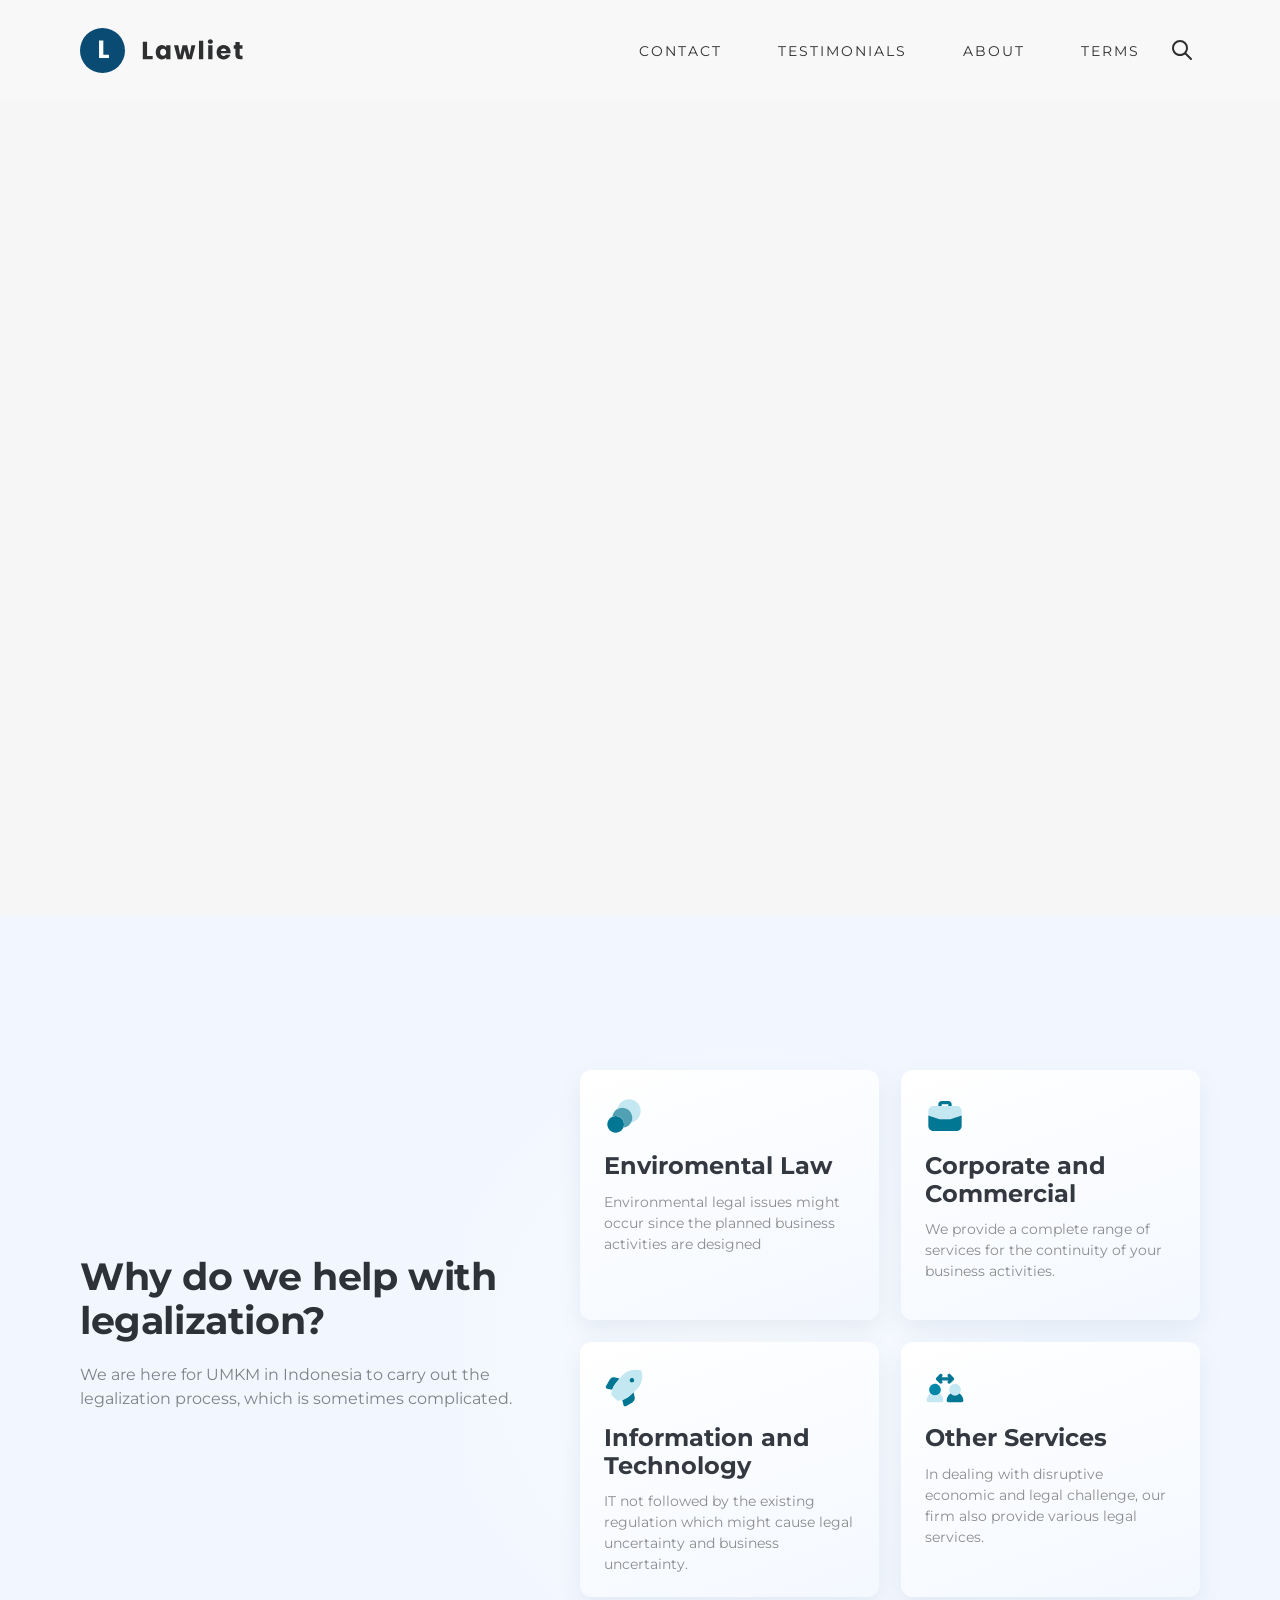
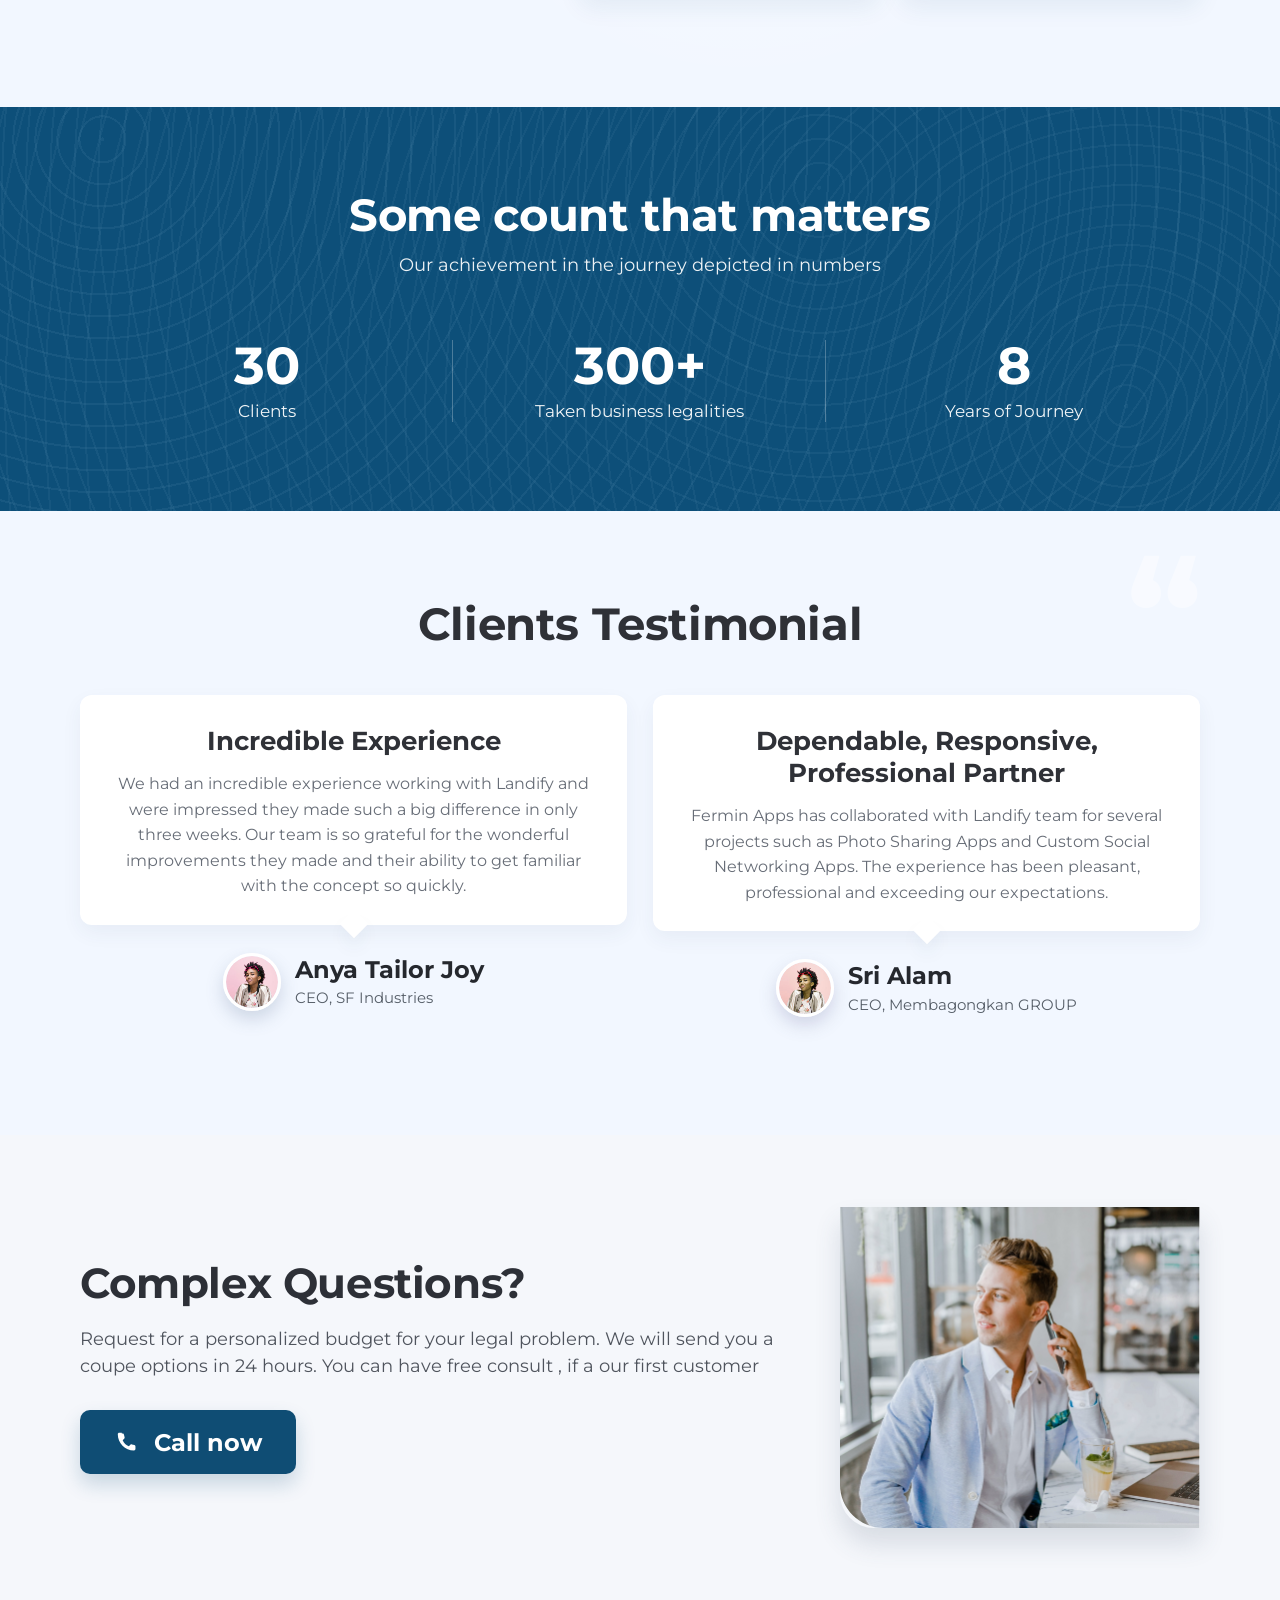
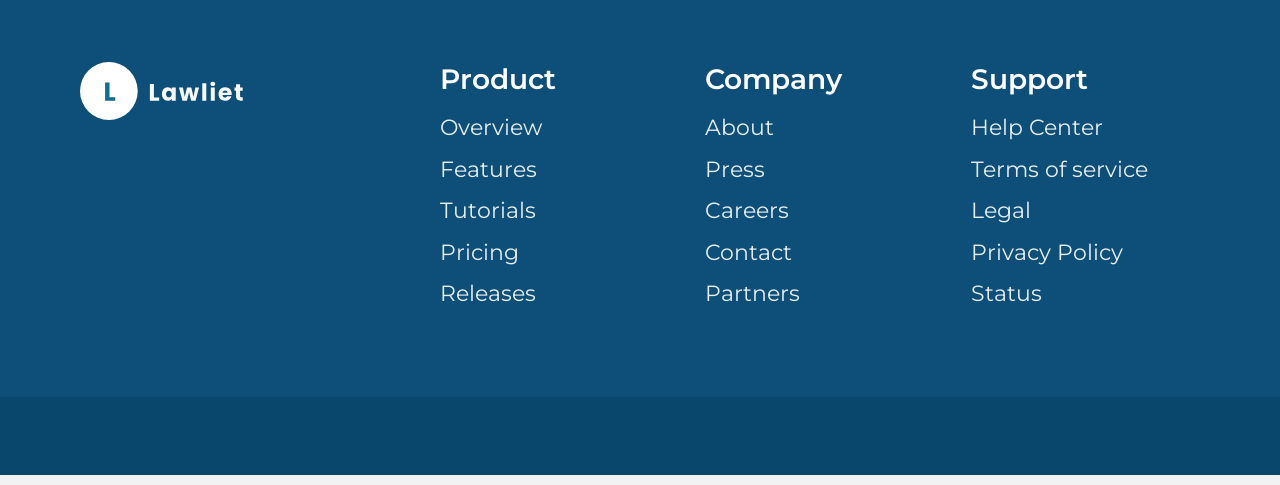
==== index.html @ bd45cd5a "Add root index.html for GitHub Pages branch deploy" ====
﻿<!DOCTYPE html>
<html lang="ru">
<head>
  <meta charset="UTF-8" />
  <meta name="viewport" content="width=device-width, initial-scale=1.0" />
  <meta name="theme-color" content="#00AEEF" />
  <link rel="preconnect" href="https://fonts.googleapis.com" />
  <link rel="preconnect" href="https://fonts.gstatic.com" crossorigin />
  <link href="https://fonts.googleapis.com/css2?family=Montserrat:wght@400;500;600;700;800&display=swap" rel="stylesheet" />
  <title>Navbar</title>
  <link rel="icon" type="image/svg+xml" href="./images/favicon.svg" />
  <link rel="stylesheet" href="./css/main.css" />
</head>
<body>
  <header class="site-header">
    <nav class="navbar" aria-label="Главное меню">
      <a class="navbar__logo" href="#">
        <img src="./images/Logo.svg" alt="Lawliet" />
      </a>

      <ul class="navbar__links">
        <li><a href="#">CONTACT</a></li>
        <li><a href="#">TESTIMONIALS</a></li>
        <li><a href="#">ABOUT</a></li>
        <li><a href="#">TERMS</a></li>
      </ul>

      <div class="navbar__search-wrap" data-search-wrap>
        <button class="navbar__search-toggle" type="button" aria-label="Открыть поиск" aria-expanded="false" data-search-toggle>
          <img src="./images/SearchOutline.svg" alt="" />
        </button>
        <input class="navbar__search-input" type="text" placeholder="Search" aria-label="Поиск" data-search-input />
      </div>

      <button class="navbar__burger" type="button" aria-label="Открыть меню" aria-expanded="false">
        <span></span>
        <span></span>
        <span></span>
      </button>
    </nav>

    <div class="mobile-menu" id="mobileMenu">
      <a href="#">CONTACT</a>
      <a href="#">TESTIMONIALS</a>
      <a href="#">ABOUT</a>
      <a href="#">TERMS</a>

      <div class="mobile-menu__search-wrap" data-search-wrap>
        <button class="mobile-menu__search-toggle" type="button" aria-label="Открыть поиск" aria-expanded="false" data-search-toggle>
          <img src="./images/SearchOutline.svg" alt="" />
        </button>
        <input class="mobile-menu__search-input" type="text" placeholder="Search" aria-label="Поиск" data-search-input />
      </div>
    </div>
  </header>

  <main>
    <section class="hero">
      <div class="hero__container">
        <div class="hero__content">
          <div class="hero__tab" role="tablist" aria-label="Новость о вакансиях">
            <span class="hero__tab-indicator" aria-hidden="true"></span>
            <button class="hero__tab-option hero__tab-label is-selected" type="button" role="tab" aria-selected="true">
              New
            </button>
            <button class="hero__tab-option hero__tab-text" type="button" role="tab" aria-selected="false">
              Stay connected to the upcoming &amp; Recent jobs
            </button>
          </div>

          <h1 class="hero__title">
            <span>Your Solution</span>
            <span>Legal Consultacy</span>
          </h1>
          <p class="hero__text">
            We are here to help you take care of your legality
            with the best service especially for you.
          </p>
          <a class="hero__button" href="#">GET STARTED</a>

          <div class="hero__partners">
            <p class="hero__partners-title">Trusted by 10+ companies in indonesia</p>
            <div class="hero__partners-grid">
              <img class="hero__partner-logo hero__partner-logo--airbnb" src="./images/Airbnb Logo.svg" alt="Airbnb" />
              <img class="hero__partner-logo hero__partner-logo--hubspot" src="./images/Hubspot Logo.svg" alt="HubSpot" />
              <img class="hero__partner-logo hero__partner-logo--microsoft" src="./images/Microsoft Logo.svg" alt="Microsoft" />
              <img class="hero__partner-logo hero__partner-logo--google" src="./images/Google Logo.svg" alt="Google" />
            </div>
          </div>
        </div>

        <div class="hero__visual">
          <img src="./images/womenHero.svg" alt="Legal consultant" />
        </div>
      </div>
    </section>

    <section class="legal-help sectionWhy">
      <div class="legal-help__container">
        <div class="legal-help__intro">
          <h2 class="legal-help__title">Why do we help with legalization?</h2>
          <p class="legal-help__text">
            We are here for UMKM in Indonesia to carry out the legalization process,
            which is sometimes complicated.
          </p>
        </div>

        <div class="legal-help__panel">
          <div class="legal-help__person">
            <h3>Tiara Andini</h3>
            <p>-Lawyer</p>
          </div>

          <div class="legal-help__cards">
            <article class="legal-help__card">
              <img class="legal-help__icon" src="./images/Circle%20Layer.svg" alt="" />
              <h3>Enviromental Law</h3>
              <p>Environmental legal issues might occur since the planned business activities are designed</p>
            </article>

            <article class="legal-help__card">
              <img class="legal-help__icon" src="./images/Bag.svg" alt="" />
              <h3>Corporate and Commercial</h3>
              <p>We provide a complete range of services for the continuity of your business activities.</p>
            </article>

            <article class="legal-help__card">
              <img class="legal-help__icon" src="./images/Rocket.svg" alt="" />
              <h3>Information and Technology</h3>
              <p>IT not followed by the existing regulation which might cause legal uncertainty and business uncertainty.</p>
            </article>

            <article class="legal-help__card">
              <img class="legal-help__icon" src="./images/User%20Arrows.svg" alt="" />
              <h3>Other Services</h3>
              <p>In dealing with disruptive economic and legal challenge, our firm also provide various legal services.</p>
            </article>
          </div>
        </div>
      </div>
    </section>

    <section class="stats">
      <div class="stats__container">
        <h2 class="stats__title">Some count that matters</h2>
        <p class="stats__subtitle">Our achievement in the journey depicted in numbers</p>

        <div class="stats__grid">
          <article class="stats__item">
            <h3>30</h3>
            <p>Clients</p>
          </article>

          <article class="stats__item">
            <h3>300+</h3>
            <p>Taken business legalities</p>
          </article>

          <article class="stats__item">
            <h3>8</h3>
            <p>Years of Journey</p>
          </article>
        </div>
      </div>
    </section>

    <section class="testimonials">
      <div class="testimonials__container">
        <h2 class="testimonials__title">Clients Testimonial</h2>

        <div class="testimonials__grid">
          <article class="testimonial-card">
            <div class="testimonial-card__bubble">
              <h3>Incredible Experience</h3>
              <p>
                We had an incredible experience working with Landify and were impressed they made such a big
                difference in only three weeks. Our team is so grateful for the wonderful improvements they made and
                their ability to get familiar with the concept so quickly.
              </p>
            </div>

            <div class="testimonial-card__author">
              <img class="testimonial-card__avatar testimonial-card__avatar--first" src="./images/clientsPhoto.svg" alt="Anya Tailor Joy" />
              <div>
                <h4>Anya Tailor Joy</h4>
                <p>CEO, SF Industries</p>
              </div>
            </div>
          </article>

          <article class="testimonial-card">
            <div class="testimonial-card__bubble">
              <h3>Dependable, Responsive, Professional Partner</h3>
              <p>
                Fermin Apps has collaborated with Landify team for several projects such as Photo Sharing Apps and
                Custom Social Networking Apps. The experience has been pleasant, professional and exceeding our
                expectations.
              </p>
            </div>

            <div class="testimonial-card__author">
              <img class="testimonial-card__avatar testimonial-card__avatar--second" src="./images/clientsPhoto.svg" alt="Sri Alam" />
              <div>
                <h4>Sri Alam</h4>
                <p>CEO, Membagongkan GROUP</p>
              </div>
            </div>
          </article>
        </div>

        <div class="testimonials__dots" aria-hidden="true">
          <span class="is-active"></span>
          <span></span>
          <span></span>
        </div>
      </div>
    </section>

    <section class="cta">
      <div class="cta__container">
        <div class="cta__content">
          <h2 class="cta__title">Complex Questions?</h2>
          <p class="cta__text">
            Request for a personalized budget for your legal problem. We will send you a coupe options in 24 hours.
            You can have free consult , if a our first customer
          </p>
          <a class="cta__button" href="#">
            <span class="cta__button-icon" aria-hidden="true">
              <svg viewBox="0 0 24 24" fill="none" xmlns="http://www.w3.org/2000/svg">
                <path d="M7.2 3.5H4.8C4.1 3.5 3.5 4.1 3.5 4.8C3.5 13.1 10.2 19.8 18.5 19.8C19.2 19.8 19.8 19.2 19.8 18.5V16.1C19.8 15.5 19.4 14.9 18.8 14.8L16.5 14.2C16 14.1 15.5 14.2 15.1 14.6L13.7 16C11.2 14.9 9.1 12.8 8 10.3L9.4 8.9C9.8 8.5 9.9 8 9.8 7.5L9.2 5.2C9.1 4.6 8.6 4.2 8 4.2H7.2V3.5Z" fill="currentColor"/>
              </svg>
            </span>
            <span>Call now</span>
          </a>
        </div>

        <div class="cta__image-wrap">
          <img class="cta__image" src="./images/IMagePrefooter.svg" alt="Call to action" />
        </div>
      </div>
    </section>
  </main>

  <footer class="footer">
    <div class="footer__top">
      <div class="footer__container">
        <a class="footer__logo" href="#">
          <img src="./images/Logofooter.svg" alt="Lawliet" />
        </a>

        <div class="footer__columns">
          <div class="footer__column">
            <h4>Product</h4>
            <a href="#">Overview</a>
            <a href="#">Features</a>
            <a href="#">Tutorials</a>
            <a href="#">Pricing</a>
            <a href="#">Releases</a>
          </div>

          <div class="footer__column">
            <h4>Company</h4>
            <a href="#">About</a>
            <a href="#">Press</a>
            <a href="#">Careers</a>
            <a href="#">Contact</a>
            <a href="#">Partners</a>
          </div>

          <div class="footer__column">
            <h4>Support</h4>
            <a href="#">Help Center</a>
            <a href="#">Terms of service</a>
            <a href="#">Legal</a>
            <a href="#">Privacy Policy</a>
            <a href="#">Status</a>
          </div>
        </div>
      </div>
    </div>

    <div class="footer__bottom">
      <div class="footer__container footer__bottom-inner">
        <p>© 2021 Lawliet. All rights reserved</p>

        <div class="footer__social">
          <a href="#" aria-label="Instagram"><img src="./images/Path.svg" alt="" /></a>
          <a href="#" aria-label="Dribbble"><img src="./images/Path-1.svg" alt="" /></a>
          <a href="#" aria-label="Twitter"><img src="./images/Path-2.svg" alt="" /></a>
          <a href="#" aria-label="YouTube"><img src="./images/Path-3.svg" alt="" /></a>
        </div>
      </div>
    </div>
  </footer>

  <script>
    const burger = document.querySelector(".navbar__burger");
    const mobileMenu = document.getElementById("mobileMenu");
    const heroTabs = document.querySelectorAll(".hero__tab");

    burger.addEventListener("click", () => {
      const isOpen = mobileMenu.classList.toggle("is-open");
      burger.classList.toggle("is-open", isOpen);
      burger.setAttribute("aria-expanded", isOpen);
      burger.setAttribute("aria-label", isOpen ? "Закрыть меню" : "Открыть меню");
    });

    function closeSearch(wrap, toggle, input) {
      wrap.classList.remove("is-open");
      toggle.setAttribute("aria-expanded", "false");
      toggle.setAttribute("aria-label", "Открыть поиск");
      input.blur();
    }

    document.querySelectorAll("[data-search-wrap]").forEach((wrap) => {
      const toggle = wrap.querySelector("[data-search-toggle]");
      const input = wrap.querySelector("[data-search-input]");

      toggle.addEventListener("click", () => {
        const isOpen = wrap.classList.toggle("is-open");
        toggle.setAttribute("aria-expanded", isOpen);
        toggle.setAttribute("aria-label", isOpen ? "Закрыть поиск" : "Открыть поиск");
        if (isOpen) {
          input.focus();
        }
      });

      input.addEventListener("keydown", (event) => {
        if (event.key === "Escape") {
          closeSearch(wrap, toggle, input);
        }
      });

      document.addEventListener("click", (event) => {
        if (!wrap.contains(event.target)) {
          closeSearch(wrap, toggle, input);
        }
      });
    });

    function updateHeroTabIndicator(tab, activeOption) {
      const indicator = tab.querySelector(".hero__tab-indicator");
      if (!indicator || !activeOption) return;
      const tabRect = tab.getBoundingClientRect();
      const optionRect = activeOption.getBoundingClientRect();
      const x = optionRect.left - tabRect.left;
      indicator.style.width = `${optionRect.width}px`;
      indicator.style.transform = `translateX(${x}px)`;
    }

    heroTabs.forEach((tab) => {
      const options = tab.querySelectorAll(".hero__tab-option");
      const initiallySelected = tab.querySelector(".hero__tab-option.is-selected") || options[0];

      if (initiallySelected) {
        updateHeroTabIndicator(tab, initiallySelected);
      }

      options.forEach((option) => {
        option.addEventListener("click", () => {
          options.forEach((item) => {
            item.classList.remove("is-selected");
            item.setAttribute("aria-selected", "false");
          });

          option.classList.add("is-selected");
          option.setAttribute("aria-selected", "true");
          updateHeroTabIndicator(tab, option);
        });
      });
    });

    window.addEventListener("resize", () => {
      heroTabs.forEach((tab) => {
        const activeOption = tab.querySelector(".hero__tab-option.is-selected");
        updateHeroTabIndicator(tab, activeOption);
      });
    });

    window.addEventListener("load", () => {
      heroTabs.forEach((tab) => {
        const activeOption = tab.querySelector(".hero__tab-option.is-selected");
        updateHeroTabIndicator(tab, activeOption);
      });
    });

    const revealTargets = document.querySelectorAll(
      ".hero__content, .hero__visual, .legal-help__intro, .legal-help__person, .legal-help__card, .stats__title, .stats__subtitle, .stats__item, .testimonials__title, .testimonial-card, .testimonials__dots, .cta__title, .cta__text, .cta__button, .cta__image-wrap, .footer__logo, .footer__column, .footer__bottom-inner"
    );

    revealTargets.forEach((el, index) => {
      el.setAttribute("data-reveal", "");
      el.style.setProperty("--reveal-delay", `${(index % 6) * 55}ms`);
    });

    if ("IntersectionObserver" in window) {
      const revealObserver = new IntersectionObserver(
        (entries) => {
          entries.forEach((entry) => {
            entry.target.classList.toggle("is-visible", entry.isIntersecting);
          });
        },
        {
          threshold: 0.18,
          rootMargin: "0px 0px -8% 0px"
        }
      );

      revealTargets.forEach((el) => revealObserver.observe(el));
    } else {
      revealTargets.forEach((el) => el.classList.add("is-visible"));
    }
  </script>
</body>
</html>
---- css/main.css ----
@charset "UTF-8";
* {
  box-sizing: border-box;
  margin: 0;
  padding: 0;
  font-family: "Montserrat", "Arial", sans-serif;
}

body {
  font-family: "Montserrat", "Arial", sans-serif;
  background: #f2f2f2;
  color: #1f1f1f;
  overflow-x: hidden;
}

[data-reveal] {
  opacity: 0;
  transform: translateY(28px) scale(0.985);
  transition: opacity 0.55s ease, transform 0.55s ease;
  transition-delay: var(--reveal-delay, 0ms);
  will-change: opacity, transform;
}

[data-reveal].is-visible {
  opacity: 1;
  transform: translateY(0) scale(1);
}

@media (prefers-reduced-motion: reduce) {
  [data-reveal] {
    opacity: 1;
    transform: none;
    transition: none;
  }
}
.site-header {
  background: #f8f8f8;
  position: relative;
  z-index: 50;
}

.navbar {
  max-width: 1200px;
  min-height: 100px;
  margin: 0 auto;
  padding: 0 40px;
  display: flex;
  align-items: center;
  justify-content: space-between;
  gap: 24px;
}
.navbar__logo {
  display: inline-flex;
  align-items: center;
}
.navbar__logo img {
  display: block;
  width: 180px;
  height: auto;
}
.navbar__links {
  list-style: none;
  display: flex;
  align-items: center;
  justify-content: center;
  gap: 56px;
  margin-left: auto;
}
.navbar__links a {
  text-decoration: none;
  font-size: 14px;
  letter-spacing: 2px;
  color: #2f2f2f;
  transition: opacity 0.2s ease;
}
.navbar__links a:hover {
  opacity: 0.7;
}
.navbar__search-wrap {
  display: inline-flex;
  align-items: center;
  gap: 0;
}
.navbar__search-toggle {
  border: 0;
  background: transparent;
  cursor: pointer;
  display: inline-flex;
  align-items: center;
  justify-content: center;
  width: 36px;
  height: 36px;
  padding: 6px;
}
.navbar__search-toggle img {
  width: 24px;
  height: 24px;
  display: block;
}
.navbar__search-input {
  width: 0;
  opacity: 0;
  pointer-events: none;
  border: 0;
  border-bottom: 1px solid #232323;
  background: transparent;
  height: 32px;
  margin-left: 0;
  transition: width 0.2s ease, opacity 0.2s ease, margin-left 0.2s ease;
}
.navbar__search-input:focus {
  outline: none;
}
.navbar__search-wrap.is-open .navbar__search-input {
  width: 170px;
  opacity: 1;
  pointer-events: auto;
  margin-left: 8px;
  padding: 0 4px;
}
.navbar__burger {
  display: none;
  width: 38px;
  height: 30px;
  border: 0;
  background: transparent;
  cursor: pointer;
  padding: 0;
  align-items: center;
  justify-content: center;
  flex-direction: column;
  gap: 5px;
}
.navbar__burger span {
  display: block;
  width: 100%;
  height: 3px;
  border-radius: 2px;
  background: #222;
  transition: transform 0.25s ease, opacity 0.25s ease;
}
.navbar__burger.is-open span:nth-child(1) {
  transform: translateY(8px) rotate(45deg);
}
.navbar__burger.is-open span:nth-child(2) {
  opacity: 0;
}
.navbar__burger.is-open span:nth-child(3) {
  transform: translateY(-8px) rotate(-45deg);
}

.mobile-menu {
  display: none;
}

.hero {
  background: #f6f6f6;
  position: relative;
  z-index: 1;
  overflow: hidden;
}
.hero__container {
  max-width: 1200px;
  margin: 0 auto;
  padding: 56px 40px 0;
  display: flex;
  align-items: start;
  justify-content: space-between;
  gap: 20px;
}
.hero__content {
  max-width: 560px;
  padding: 40px 0 30px;
  position: relative;
  z-index: 2;
}
.hero__tab {
  position: relative;
  display: inline-grid;
  grid-template-columns: auto minmax(0, 1fr);
  align-items: center;
  column-gap: 8px;
  min-height: 52px;
  padding: 6px 18px 6px 8px;
  border-radius: 999px;
  background: #e7f1f8;
  color: #20517a;
  margin-bottom: 22px;
  border: 0;
  overflow: hidden;
}
.hero__tab-indicator {
  position: absolute;
  top: 6px;
  left: 8px;
  height: calc(100% - 12px);
  border-radius: 999px;
  background: #0f4d74;
  transition: transform 0.28s ease, width 0.28s ease;
  z-index: 0;
}
.hero__tab-option {
  position: relative;
  z-index: 1;
  border: 0;
  background: transparent;
  color: #20517a;
  cursor: pointer;
  transition: color 0.2s ease;
  font-family: inherit;
  display: inline-flex;
  align-items: center;
  justify-content: center;
  min-height: 40px;
  padding: 0 16px;
  border-radius: 999px;
}
.hero__tab-option:focus-visible {
  outline: 2px solid #0f4d74;
  outline-offset: 2px;
}
.hero__tab-option.is-selected {
  color: #fff;
}
.hero__tab-label {
  min-width: 86px;
  padding: 0 18px;
  font-size: 27px;
  font-size: clamp(13px, 1.1vw, 27px);
  line-height: 1;
  white-space: nowrap;
}
.hero__tab-text {
  font-size: 18px;
  font-size: clamp(12px, 0.9vw, 18px);
  line-height: 1.2;
  white-space: nowrap;
  text-align: left;
  justify-content: flex-start;
}
.hero__title {
  font-family: "Montserrat", "Arial", sans-serif;
  font-size: 74px;
  line-height: 1.05;
  color: #0f4d74;
  margin-bottom: 26px;
  letter-spacing: -1.8px;
}
.hero__title span {
  display: block;
  white-space: nowrap;
}
.hero__text {
  max-width: 520px;
  font-size: 30px;
  font-size: clamp(17px, 1.45vw, 30px);
  line-height: 1.5;
  color: #5a5a5a;
  margin-bottom: 36px;
}
.hero__button {
  display: inline-flex;
  align-items: center;
  justify-content: center;
  text-decoration: none;
  min-height: 64px;
  padding: 0 30px;
  border-radius: 12px;
  background: #0f4d74;
  color: #fff;
  font-weight: 700;
  font-size: 20px;
  font-size: clamp(14px, 0.95vw, 20px);
  letter-spacing: 1px;
  transition: opacity 0.2s ease;
  margin-bottom: 44px;
}
.hero__button:hover {
  opacity: 0.85;
}
.hero__partners-title {
  font-size: 33px;
  font-size: clamp(18px, 1.8vw, 33px);
  color: #8c8c8c;
  margin-bottom: 28px;
}
.hero__partners-grid {
  display: grid;
  grid-template-columns: repeat(2, minmax(150px, 1fr));
  gap: 24px 30px;
  max-width: 490px;
}
.hero__partners-grid .hero__partner-logo {
  --glow-rgb: 118, 177, 233;
  height: 46px;
  width: auto;
  object-fit: contain;
  justify-self: start;
  transition: transform 0.22s ease, filter 0.22s ease;
  will-change: transform, filter;
}
.hero__partners-grid .hero__partner-logo:hover {
  transform: translateY(-3px) scale(1.06);
  filter: drop-shadow(0 0 14px rgba(var(--glow-rgb), 0.72)) drop-shadow(0 0 24px rgba(var(--glow-rgb), 0.46));
}
.hero__partners-grid .hero__partner-logo--airbnb {
  --glow-rgb: 255, 90, 95;
}
.hero__partners-grid .hero__partner-logo--hubspot {
  --glow-rgb: 255, 122, 48;
}
.hero__partners-grid .hero__partner-logo--microsoft {
  --glow-rgb: 0, 120, 215;
}
.hero__partners-grid .hero__partner-logo--google {
  --glow-rgb: 66, 133, 244;
}
.hero__visual {
  flex: 0 0 520px;
  min-height: 620px;
  position: relative;
  display: flex;
  align-items: flex-end;
  justify-content: center;
  align-self: flex-end;
  overflow: visible;
}
.hero__visual::before {
  content: "";
  position: absolute;
  width: 640px;
  height: 640px;
  border-radius: 50%;
  background: #d6dce7;
  top: -40px;
  right: -160px;
  z-index: 0;
}
.hero__visual::after {
  content: "";
  position: absolute;
  width: 640px;
  height: 640px;
  border-radius: 50%;
  background: rgba(15, 92, 173, 0.35);
  top: 60px;
  right: -250px;
  z-index: 0;
}
.hero__visual img {
  position: relative;
  z-index: 1;
  width: min(520px, 40vw);
  max-height: 760px;
  height: auto;
  display: block;
  margin-top: auto;
  margin-bottom: 0;
}

.legal-help {
  background: #F2F7FF;
  padding: 120px 0 110px;
  position: relative;
  overflow: visible;
  font-family: "Montserrat", "Arial", sans-serif;
}
.legal-help::before {
  content: "";
  position: absolute;
  width: 560px;
  height: 760px;
  background: radial-gradient(circle, rgba(255, 255, 255, 0.45) 0%, rgba(255, 255, 255, 0) 72%);
  right: 20%;
  top: 60px;
  pointer-events: none;
}
.legal-help__container {
  max-width: 1200px;
  margin: 0 auto;
  padding: 0 40px;
  display: grid;
  grid-template-columns: minmax(300px, 460px) minmax(340px, 1fr);
  gap: 40px;
  align-items: center;
  position: relative;
  z-index: 1;
}
.legal-help__intro {
  max-width: 460px;
  padding-top: 34px;
}
.legal-help__title {
  font-size: clamp(34px, 3vw, 56px);
  line-height: 1.15;
  font-weight: 700;
  color: #2e3238;
  margin-bottom: 20px;
  letter-spacing: -0.4px;
}
.legal-help__text {
  font-size: clamp(16px, 1.1vw, 24px);
  line-height: 1.5;
  color: #7d8288;
  max-width: 440px;
}
.legal-help__panel {
  position: relative;
  padding-top: 34px;
}
.legal-help__person {
  position: absolute;
  top: -156px;
  right: 0;
  width: min(100%, 440px);
  min-height: 112px;
  border-radius: 14px;
  background: linear-gradient(145deg, #ffffff 0%, #f6f9ff 100%);
  display: flex;
  flex-direction: column;
  align-items: center;
  justify-content: center;
  box-shadow: 0 18px 36px rgba(23, 63, 96, 0.2);
  text-align: center;
  transition: transform 0.25s ease, box-shadow 0.25s ease, background 0.25s ease;
}
.legal-help__person:hover {
  transform: translateY(-6px);
  box-shadow: 0 24px 44px rgba(23, 63, 96, 0.24);
  background: linear-gradient(145deg, #ffffff 0%, #eef5ff 100%);
}
.legal-help__person h3 {
  font-size: clamp(20px, 1.25vw, 30px);
  font-weight: 700;
  color: #33485d;
  margin-bottom: 6px;
}
.legal-help__person p {
  font-size: clamp(13px, 0.8vw, 18px);
  color: #8a8a8a;
}
.legal-help__cards {
  display: grid;
  grid-template-columns: repeat(2, minmax(220px, 1fr));
  gap: 22px;
}
.legal-help__card {
  background: linear-gradient(160deg, #ffffff 0%, #f4f8ff 100%);
  border-radius: 12px;
  padding: 26px 24px 22px;
  min-height: 250px;
  box-shadow: 0 10px 24px rgba(31, 72, 112, 0.08);
  transition: transform 0.22s ease, box-shadow 0.22s ease, background 0.22s ease;
}
.legal-help__card:hover {
  transform: translateY(-6px);
  box-shadow: 0 18px 34px rgba(31, 72, 112, 0.16);
  background: linear-gradient(160deg, #ffffff 0%, #eaf3ff 100%);
}
.legal-help__card h3 {
  font-size: clamp(24px, 1.3vw, 34px);
  font-weight: 700;
  line-height: 1.15;
  color: #343840;
  margin-bottom: 12px;
  transition: color 0.22s ease;
}
.legal-help__card p {
  font-size: clamp(14px, 0.85vw, 19px);
  line-height: 1.5;
  color: #8d8d8d;
  transition: color 0.22s ease;
}
.legal-help__card:hover h3 {
  color: #22354b;
}
.legal-help__card:hover p {
  color: #6f7882;
}
.legal-help__card:hover .legal-help__icon {
  transform: translateY(-2px) scale(1.04);
}
.legal-help__icon {
  width: 40px;
  height: 40px;
  margin-bottom: 16px;
  display: block;
  object-fit: contain;
  transition: transform 0.22s ease;
}

.stats {
  background: #0d4f79;
  position: relative;
  overflow: hidden;
  padding: 84px 0 78px;
  color: #fff;
}
.stats::before {
  content: "";
  position: absolute;
  inset: 0;
  background-image: repeating-radial-gradient(circle at 8% 8%, rgba(146, 190, 217, 0.22) 0 2px, transparent 2px 22px), repeating-radial-gradient(circle at 64% 20%, rgba(146, 190, 217, 0.2) 0 2px, transparent 2px 24px), repeating-radial-gradient(circle at 88% 74%, rgba(146, 190, 217, 0.18) 0 2px, transparent 2px 20px);
  opacity: 0.38;
  pointer-events: none;
}
.stats__container {
  max-width: 1200px;
  margin: 0 auto;
  padding: 0 40px;
  position: relative;
  z-index: 1;
  text-align: center;
}
.stats__title {
  font-size: clamp(42px, 3.5vw, 72px);
  font-weight: 700;
  line-height: 1.1;
  margin-bottom: 14px;
  letter-spacing: -0.5px;
}
.stats__subtitle {
  font-size: clamp(18px, 1.3vw, 34px);
  color: rgba(255, 255, 255, 0.92);
  margin-bottom: 54px;
}
.stats__grid {
  display: grid;
  grid-template-columns: repeat(3, minmax(180px, 1fr));
  align-items: center;
}
.stats__item {
  position: relative;
  padding: 10px 18px;
}
.stats__item:not(:last-child)::after {
  content: "";
  position: absolute;
  right: 0;
  top: 10px;
  bottom: 10px;
  width: 1px;
  background: rgba(255, 255, 255, 0.26);
}
.stats__item h3 {
  font-size: clamp(52px, 3.6vw, 88px);
  line-height: 1;
  margin-bottom: 8px;
  font-weight: 700;
}
.stats__item p {
  font-size: clamp(17px, 1.2vw, 32px);
  color: rgba(255, 255, 255, 0.94);
  line-height: 1.3;
}

.testimonials {
  background: #f2f7ff;
  padding: 86px 0 80px;
  position: relative;
  overflow: hidden;
}
.testimonials::before {
  content: "“";
  position: absolute;
  right: 6%;
  top: 28px;
  font-size: clamp(120px, 12vw, 210px);
  line-height: 1;
  color: rgba(255, 255, 255, 0.44);
  font-weight: 700;
  pointer-events: none;
}
.testimonials__container {
  max-width: 1200px;
  margin: 0 auto;
  padding: 0 40px;
  position: relative;
  z-index: 1;
}
.testimonials__title {
  text-align: center;
  font-size: clamp(38px, 3.5vw, 68px);
  font-weight: 700;
  color: #2f3137;
  margin-bottom: 44px;
  letter-spacing: -0.4px;
}
.testimonials__grid {
  display: grid;
  grid-template-columns: repeat(2, minmax(280px, 1fr));
  gap: 26px;
}
.testimonials__dots {
  margin-top: 28px;
  display: flex;
  justify-content: center;
  gap: 12px;
}
.testimonials__dots span {
  width: 10px;
  height: 10px;
  border-radius: 50%;
  background: rgba(213, 220, 231, 0.95);
}
.testimonials__dots .is-active {
  background: #e8e8e3;
  box-shadow: 0 0 0 4px rgba(255, 255, 255, 0.2);
}

.testimonial-card__bubble {
  background: #fff;
  border-radius: 12px;
  padding: 30px 28px 26px;
  text-align: center;
  position: relative;
  box-shadow: 0 8px 20px rgba(48, 73, 106, 0.06);
  transition: transform 0.24s ease, box-shadow 0.24s ease;
}
.testimonial-card__bubble::after {
  content: "";
  position: absolute;
  width: 20px;
  height: 20px;
  background: #fff;
  left: 50%;
  bottom: -9px;
  transform: translateX(-50%) rotate(45deg);
  box-shadow: 8px 8px 18px rgba(48, 73, 106, 0.05);
}
.testimonial-card__bubble h3 {
  font-size: clamp(26px, 1.6vw, 38px);
  font-weight: 700;
  color: #2f3137;
  margin-bottom: 14px;
}
.testimonial-card__bubble p {
  font-size: clamp(16px, 1vw, 22px);
  line-height: 1.6;
  color: #676d77;
}
.testimonial-card__author {
  margin-top: 28px;
  display: flex;
  align-items: center;
  justify-content: center;
  gap: 14px;
}
.testimonial-card__author h4 {
  font-size: clamp(24px, 1.3vw, 34px);
  font-weight: 700;
  color: #25282e;
  line-height: 1.1;
  margin-bottom: 5px;
}
.testimonial-card__author p {
  font-size: clamp(15px, 0.95vw, 22px);
  color: #565e68;
}
.testimonial-card__avatar {
  width: 58px;
  height: 58px;
  border-radius: 50%;
  flex-shrink: 0;
  border: 3px solid #fff;
  box-shadow: 0 8px 18px rgba(71, 96, 130, 0.22);
  object-fit: cover;
  display: block;
}
.testimonial-card__avatar--second {
  filter: hue-rotate(24deg) saturate(1.05);
}
.testimonial-card:hover .testimonial-card__bubble {
  transform: translateY(-7px);
  box-shadow: 0 18px 36px rgba(48, 73, 106, 0.14);
}

.cta {
  background: #f5f7fb;
  padding: 72px 0;
}
.cta__container {
  max-width: 1200px;
  margin: 0 auto;
  padding: 0 40px;
  display: grid;
  grid-template-columns: minmax(360px, 1fr) minmax(280px, 380px);
  gap: 36px;
  align-items: center;
}
.cta__content {
  max-width: 760px;
}
.cta__title {
  font-size: clamp(42px, 3vw, 56px);
  font-weight: 700;
  line-height: 1.08;
  color: #2d3037;
  margin-bottom: 20px;
  letter-spacing: -0.4px;
}
.cta__text {
  font-size: clamp(18px, 1.25vw, 26px);
  line-height: 1.5;
  color: #4f545d;
  margin-bottom: 30px;
  max-width: 920px;
}
.cta__button {
  display: inline-flex;
  align-items: center;
  gap: 14px;
  min-height: 64px;
  padding: 0 34px;
  border-radius: 10px;
  background: #0f4d74;
  color: #fff;
  font-size: clamp(24px, 1.25vw, 31px);
  font-weight: 700;
  text-decoration: none;
  box-shadow: 0 10px 20px rgba(13, 79, 121, 0.2);
  transition: transform 0.22s ease, box-shadow 0.22s ease, background-color 0.22s ease;
}
.cta__button:hover {
  transform: translateY(-3px);
  box-shadow: 0 16px 28px rgba(13, 79, 121, 0.28);
  background: #11608f;
}
.cta__button-icon {
  font-size: 28px;
  line-height: 1;
}
.cta__button-icon svg {
  width: 26px;
  height: 26px;
  display: block;
}
.cta__image-wrap {
  justify-self: end;
  width: min(100%, 360px);
  border-radius: 0 0 0 34px;
  overflow: hidden;
  box-shadow: 0 16px 26px rgba(62, 81, 108, 0.16);
}
.cta__image {
  display: block;
  width: 100%;
  height: auto;
}

.footer {
  color: #fff;
}
.footer__top {
  background: #0d4f79;
  padding: 62px 0 90px;
}
.footer__bottom {
  background: #0a476d;
  padding: 18px 0;
}
.footer__container {
  max-width: 1200px;
  margin: 0 auto;
  padding: 0 40px;
  display: flex;
  justify-content: space-between;
  gap: 24px;
}
.footer__logo {
  display: inline-flex;
  align-self: flex-start;
  transition: transform 0.22s ease, filter 0.22s ease;
}
.footer__logo img {
  width: 170px;
  height: auto;
  display: block;
}
.footer__logo:hover {
  transform: translateY(-4px) scale(1.02);
  filter: drop-shadow(0 0 16px rgba(141, 206, 255, 0.36));
}
.footer__columns {
  width: min(100%, 760px);
  display: grid;
  grid-template-columns: repeat(3, minmax(150px, 1fr));
  gap: 40px 36px;
}
.footer__column {
  display: flex;
  flex-direction: column;
  gap: 14px;
}
.footer__column h4 {
  font-size: 28px;
  font-weight: 600;
  color: #fff;
  margin-bottom: 4px;
}
.footer__column a {
  color: rgba(255, 255, 255, 0.9);
  text-decoration: none;
  font-size: 22px;
  line-height: 1.25;
  transition: transform 0.2s ease, color 0.2s ease, text-shadow 0.2s ease;
}
.footer__column a:hover {
  transform: translateX(4px);
  color: #fff;
  text-shadow: 0 0 14px rgba(154, 215, 255, 0.45);
}
.footer__bottom-inner {
  align-items: center;
}
.footer__bottom-inner p {
  font-size: 20px;
  color: rgba(255, 255, 255, 0.9);
}
.footer__social {
  display: inline-flex;
  gap: 16px;
}
.footer__social a {
  width: 42px;
  height: 42px;
  border-radius: 50%;
  display: inline-flex;
  align-items: center;
  justify-content: center;
  background: rgba(255, 255, 255, 0.12);
  border: 1px solid rgba(255, 255, 255, 0.2);
  transition: transform 0.2s ease, box-shadow 0.2s ease, filter 0.2s ease;
}
.footer__social a img {
  width: 22px;
  height: 22px;
  display: block;
  object-fit: contain;
}
.footer__social a:hover {
  transform: translateY(-3px) scale(1.05);
  box-shadow: 0 10px 18px rgba(0, 0, 0, 0.22);
  background: rgba(255, 255, 255, 0.2);
}

@media (max-width: 1024px) {
  .navbar {
    min-height: 88px;
    padding: 0 28px;
  }
  .navbar__links {
    gap: 32px;
  }
  .navbar__links a {
    font-size: 13px;
    letter-spacing: 1.4px;
  }
  .navbar__search-wrap.is-open .navbar__search-input {
    width: 130px;
  }
  .hero__container {
    padding: 40px 28px 0;
    gap: 8px;
  }
  .hero__content {
    max-width: 470px;
    padding-top: 30px;
  }
  .hero__tab {
    min-height: 46px;
    padding: 5px 14px 5px 7px;
    column-gap: 6px;
    margin-bottom: 18px;
  }
  .hero__tab-indicator {
    top: 5px;
    left: 7px;
    height: calc(100% - 10px);
  }
  .hero__tab-label {
    min-width: 74px;
    padding: 0 14px;
  }
  .hero__tab-option {
    min-height: 34px;
    padding: 0 12px;
  }
  .hero__title {
    font-size: clamp(46px, 6vw, 60px);
    margin-bottom: 20px;
  }
  .hero__text {
    font-size: clamp(16px, 1.7vw, 24px);
    margin-bottom: 24px;
  }
  .hero__button {
    min-height: 56px;
    padding: 0 24px;
    margin-bottom: 32px;
  }
  .hero__partners-grid {
    gap: 16px 20px;
  }
  .hero__partners-grid .hero__partner-logo {
    height: 38px;
  }
  .hero__visual {
    flex-basis: 430px;
    min-height: 510px;
  }
  .hero__visual::before, .hero__visual::after {
    width: 500px;
    height: 500px;
  }
  .hero__visual::before {
    top: -30px;
    right: -160px;
  }
  .hero__visual::after {
    top: 42px;
    right: -220px;
  }
  .hero__visual img {
    width: min(420px, 38vw);
    max-height: 620px;
  }
  .legal-help {
    padding: 90px 0 84px;
  }
  .legal-help__container {
    padding: 0 28px;
    gap: 30px;
    grid-template-columns: minmax(260px, 1fr) minmax(300px, 1fr);
    align-items: start;
  }
  .legal-help__intro {
    padding-top: 44px;
  }
  .legal-help__panel {
    padding-top: 44px;
  }
  .legal-help__person {
    top: -126px;
    width: min(100%, 360px);
    min-height: 96px;
  }
  .legal-help__cards {
    grid-template-columns: repeat(2, minmax(180px, 1fr));
    gap: 16px;
  }
  .legal-help__card {
    min-height: 210px;
    padding: 20px 18px 18px;
  }
  .stats {
    padding: 70px 0 64px;
  }
  .stats__container {
    padding: 0 28px;
  }
  .stats__subtitle {
    margin-bottom: 40px;
  }
  .stats__item h3 {
    font-size: clamp(42px, 4vw, 60px);
  }
  .testimonials {
    padding: 70px 0 66px;
  }
  .testimonials__container {
    padding: 0 28px;
  }
  .testimonials__title {
    margin-bottom: 30px;
  }
  .testimonials__grid {
    grid-template-columns: 1fr;
    gap: 20px;
    max-width: 760px;
    margin: 0 auto;
  }
  .testimonial-card__bubble {
    padding: 24px 22px 22px;
  }
  .cta {
    padding: 58px 0;
  }
  .cta__container {
    padding: 0 28px;
    grid-template-columns: minmax(280px, 1fr) minmax(230px, 300px);
    gap: 24px;
  }
  .cta__title {
    font-size: clamp(36px, 3.8vw, 48px);
    margin-bottom: 14px;
  }
  .cta__text {
    font-size: clamp(16px, 1.4vw, 22px);
    margin-bottom: 22px;
  }
  .cta__button {
    min-height: 56px;
    padding: 0 24px;
    font-size: 24px;
  }
  .cta__button-icon {
    font-size: 24px;
  }
  .cta__image-wrap {
    width: min(100%, 300px);
    border-radius: 0 0 0 24px;
  }
  .footer__top {
    padding: 48px 0 62px;
  }
  .footer__container {
    padding: 0 28px;
    gap: 20px;
  }
  .footer__logo img {
    width: 146px;
  }
  .footer__columns {
    width: min(100%, 620px);
    gap: 30px 24px;
  }
  .footer__column h4 {
    font-size: 24px;
  }
  .footer__column a {
    font-size: 18px;
  }
  .footer__bottom-inner p {
    font-size: 17px;
  }
  .footer__social a {
    width: 36px;
    height: 36px;
  }
}
@media (max-width: 768px) {
  .navbar {
    min-height: 80px;
    padding: 0 16px;
  }
  .navbar__links, .navbar__search-wrap {
    display: none;
  }
  .navbar__burger {
    display: inline-flex;
    margin-left: auto;
  }
  .navbar__logo {
    margin-right: auto;
  }
  .navbar__logo img {
    width: 150px;
  }
  .mobile-menu {
    display: none;
    background: #f8f8f8;
    border-top: 1px solid #e6e6e6;
    padding: 12px 16px 18px;
  }
  .mobile-menu.is-open {
    display: flex;
    flex-direction: column;
    gap: 8px;
  }
  .mobile-menu a {
    text-decoration: none;
    border: 0;
    background: #fff;
    color: #1f1f1f;
    min-height: 46px;
    border-radius: 10px;
    padding: 0 14px;
    display: flex;
    align-items: center;
    font-size: 14px;
    letter-spacing: 1px;
  }
  .mobile-menu__search-wrap {
    border: 0;
    background: #fff;
    min-height: 46px;
    border-radius: 10px;
    padding: 0 10px;
    display: flex;
    align-items: center;
    gap: 8px;
  }
  .mobile-menu__search-toggle {
    border: 0;
    background: transparent;
    width: 30px;
    height: 30px;
    display: inline-flex;
    align-items: center;
    justify-content: center;
    cursor: pointer;
    flex-shrink: 0;
  }
  .mobile-menu__search-toggle img {
    width: 18px;
    height: 18px;
  }
  .mobile-menu__search-input {
    width: 0;
    opacity: 0;
    pointer-events: none;
    border: 0;
    background: transparent;
    font-size: 14px;
    transition: width 0.2s ease, opacity 0.2s ease;
  }
  .mobile-menu__search-input:focus {
    outline: none;
  }
  .mobile-menu__search-wrap.is-open .mobile-menu__search-input {
    width: 100%;
    opacity: 1;
    pointer-events: auto;
  }
  .hero__container {
    padding: 28px 16px 0;
    flex-direction: column-reverse;
    align-items: flex-start;
    gap: 0;
  }
  .hero__visual {
    width: 100%;
    min-height: auto;
    justify-content: center;
    margin-bottom: 16px;
  }
  .hero__visual::before {
    width: 350px;
    height: 350px;
    top: -20px;
    right: 50%;
    transform: translateX(52%);
  }
  .hero__visual::after {
    width: 350px;
    height: 350px;
    top: 38px;
    right: calc(50% - 60px);
  }
  .hero__visual img {
    width: min(300px, 72vw);
    max-height: 500px;
  }
  .hero__content {
    max-width: 100%;
    padding: 8px 0 30px;
  }
  .hero__tab {
    width: 100%;
    min-height: 50px;
    padding: 4px 10px 4px 6px;
    column-gap: 4px;
    margin-bottom: 14px;
  }
  .hero__tab-indicator {
    top: 4px;
    left: 6px;
    height: calc(100% - 8px);
  }
  .hero__tab-label {
    min-width: 54px;
    padding: 0 10px;
    font-size: 12px;
  }
  .hero__tab-text {
    font-size: 11px;
    white-space: normal;
    line-height: 1.2;
  }
  .hero__tab-option {
    min-height: 42px;
    padding: 0 8px;
  }
  .hero__title {
    font-size: clamp(34px, 10vw, 46px);
    margin-bottom: 14px;
    letter-spacing: -0.8px;
  }
  .hero__text {
    font-size: 18px;
    margin-bottom: 20px;
    max-width: 100%;
  }
  .hero__button {
    width: 100%;
    min-height: 52px;
    border-radius: 10px;
    font-size: 15px;
    margin-bottom: 22px;
  }
  .hero__partners-title {
    font-size: 22px;
    margin-bottom: 16px;
  }
  .hero__partners-grid {
    width: 100%;
    display: flex;
    gap: 14px;
    overflow-x: auto;
    overflow-y: hidden;
    -ms-overflow-style: none;
    scrollbar-width: none;
    padding-bottom: 4px;
  }
  .hero__partners-grid::-webkit-scrollbar {
    display: none;
  }
  .hero__partners-grid .hero__partner-logo {
    height: 32px;
    flex: 0 0 auto;
    min-width: 140px;
    transition: none;
  }
  .hero__partners-grid .hero__partner-logo:hover {
    transform: none;
    filter: none;
  }
  .legal-help {
    padding: 64px 0 58px;
  }
  .legal-help::before {
    width: 360px;
    height: 460px;
    right: 50%;
    top: 120px;
    transform: translateX(40%);
  }
  .legal-help__container {
    padding: 0 16px;
    grid-template-columns: 1fr;
    gap: 22px;
  }
  .legal-help__intro {
    max-width: 100%;
    padding-top: 0;
  }
  .legal-help__title {
    font-size: clamp(30px, 8vw, 40px);
    margin-bottom: 14px;
  }
  .legal-help__text {
    font-size: 16px;
    max-width: 100%;
  }
  .legal-help__panel {
    padding-top: 74px;
  }
  .legal-help__person {
    position: absolute;
    top: 0;
    left: 0;
    right: 0;
    width: 100%;
    min-height: 82px;
    margin-bottom: 14px;
  }
  .legal-help__person h3 {
    font-size: 26px;
  }
  .legal-help__person p {
    font-size: 14px;
  }
  .legal-help__cards {
    grid-template-columns: 1fr;
    gap: 12px;
  }
  .legal-help__card {
    min-height: 178px;
    padding: 18px 16px;
  }
  .legal-help__card h3 {
    font-size: 22px;
  }
  .legal-help__card p {
    font-size: 14px;
  }
  .stats {
    padding: 54px 0 50px;
  }
  .stats__container {
    padding: 0 16px;
  }
  .stats__title {
    font-size: clamp(32px, 10vw, 42px);
    margin-bottom: 10px;
  }
  .stats__subtitle {
    font-size: 16px;
    margin-bottom: 26px;
  }
  .stats__grid {
    grid-template-columns: 1fr;
  }
  .stats__item {
    padding: 14px 0;
  }
  .stats__item:not(:last-child)::after {
    right: 0;
    left: 0;
    top: auto;
    bottom: 0;
    width: 100%;
    height: 1px;
  }
  .stats__item h3 {
    font-size: 44px;
  }
  .stats__item p {
    font-size: 18px;
  }
  .testimonials {
    padding: 56px 0 50px;
  }
  .testimonials::before {
    right: 3%;
    top: 26px;
    font-size: 112px;
  }
  .testimonials__container {
    padding: 0 16px;
  }
  .testimonials__title {
    font-size: clamp(30px, 9vw, 40px);
    margin-bottom: 20px;
  }
  .testimonials__grid {
    gap: 14px;
  }
  .testimonials__dots {
    margin-top: 20px;
    gap: 10px;
  }
  .testimonials__dots span {
    width: 8px;
    height: 8px;
  }
  .testimonial-card__bubble {
    padding: 18px 14px 16px;
  }
  .testimonial-card__bubble h3 {
    font-size: 24px;
  }
  .testimonial-card__bubble p {
    font-size: 14px;
  }
  .testimonial-card__author {
    margin-top: 22px;
    gap: 10px;
  }
  .testimonial-card__author h4 {
    font-size: 21px;
  }
  .testimonial-card__author p {
    font-size: 13px;
  }
  .testimonial-card__avatar {
    width: 50px;
    height: 50px;
  }
  .cta {
    padding: 44px 0;
  }
  .cta__container {
    padding: 0 16px;
    grid-template-columns: 1fr;
    gap: 16px;
  }
  .cta__title {
    font-size: clamp(30px, 8.5vw, 38px);
    margin-bottom: 10px;
  }
  .cta__text {
    font-size: 16px;
    margin-bottom: 18px;
    max-width: 100%;
  }
  .cta__button {
    width: 100%;
    justify-content: center;
    min-height: 52px;
    font-size: 22px;
    gap: 10px;
    padding: 0 18px;
  }
  .cta__button-icon {
    font-size: 22px;
  }
  .cta__image-wrap {
    justify-self: center;
    width: min(100%, 320px);
    border-radius: 0 0 0 18px;
  }
  .footer__top {
    padding: 34px 0 40px;
  }
  .footer__container {
    padding: 0 16px;
    flex-direction: column;
    gap: 24px;
  }
  .footer__logo {
    align-self: center;
  }
  .footer__logo img {
    width: 138px;
  }
  .footer__columns {
    width: 100%;
    grid-template-columns: 1fr;
    gap: 20px;
  }
  .footer__column {
    gap: 10px;
    text-align: center;
    align-items: center;
  }
  .footer__column h4 {
    font-size: 21px;
  }
  .footer__column a {
    font-size: 16px;
  }
  .footer__bottom {
    padding: 14px 0;
  }
  .footer__bottom-inner {
    align-items: center;
    gap: 12px;
  }
  .footer__bottom-inner p {
    font-size: 14px;
    text-align: center;
  }
  .footer__social {
    gap: 12px;
  }
  .footer__social a {
    width: 34px;
    height: 34px;
  }
}
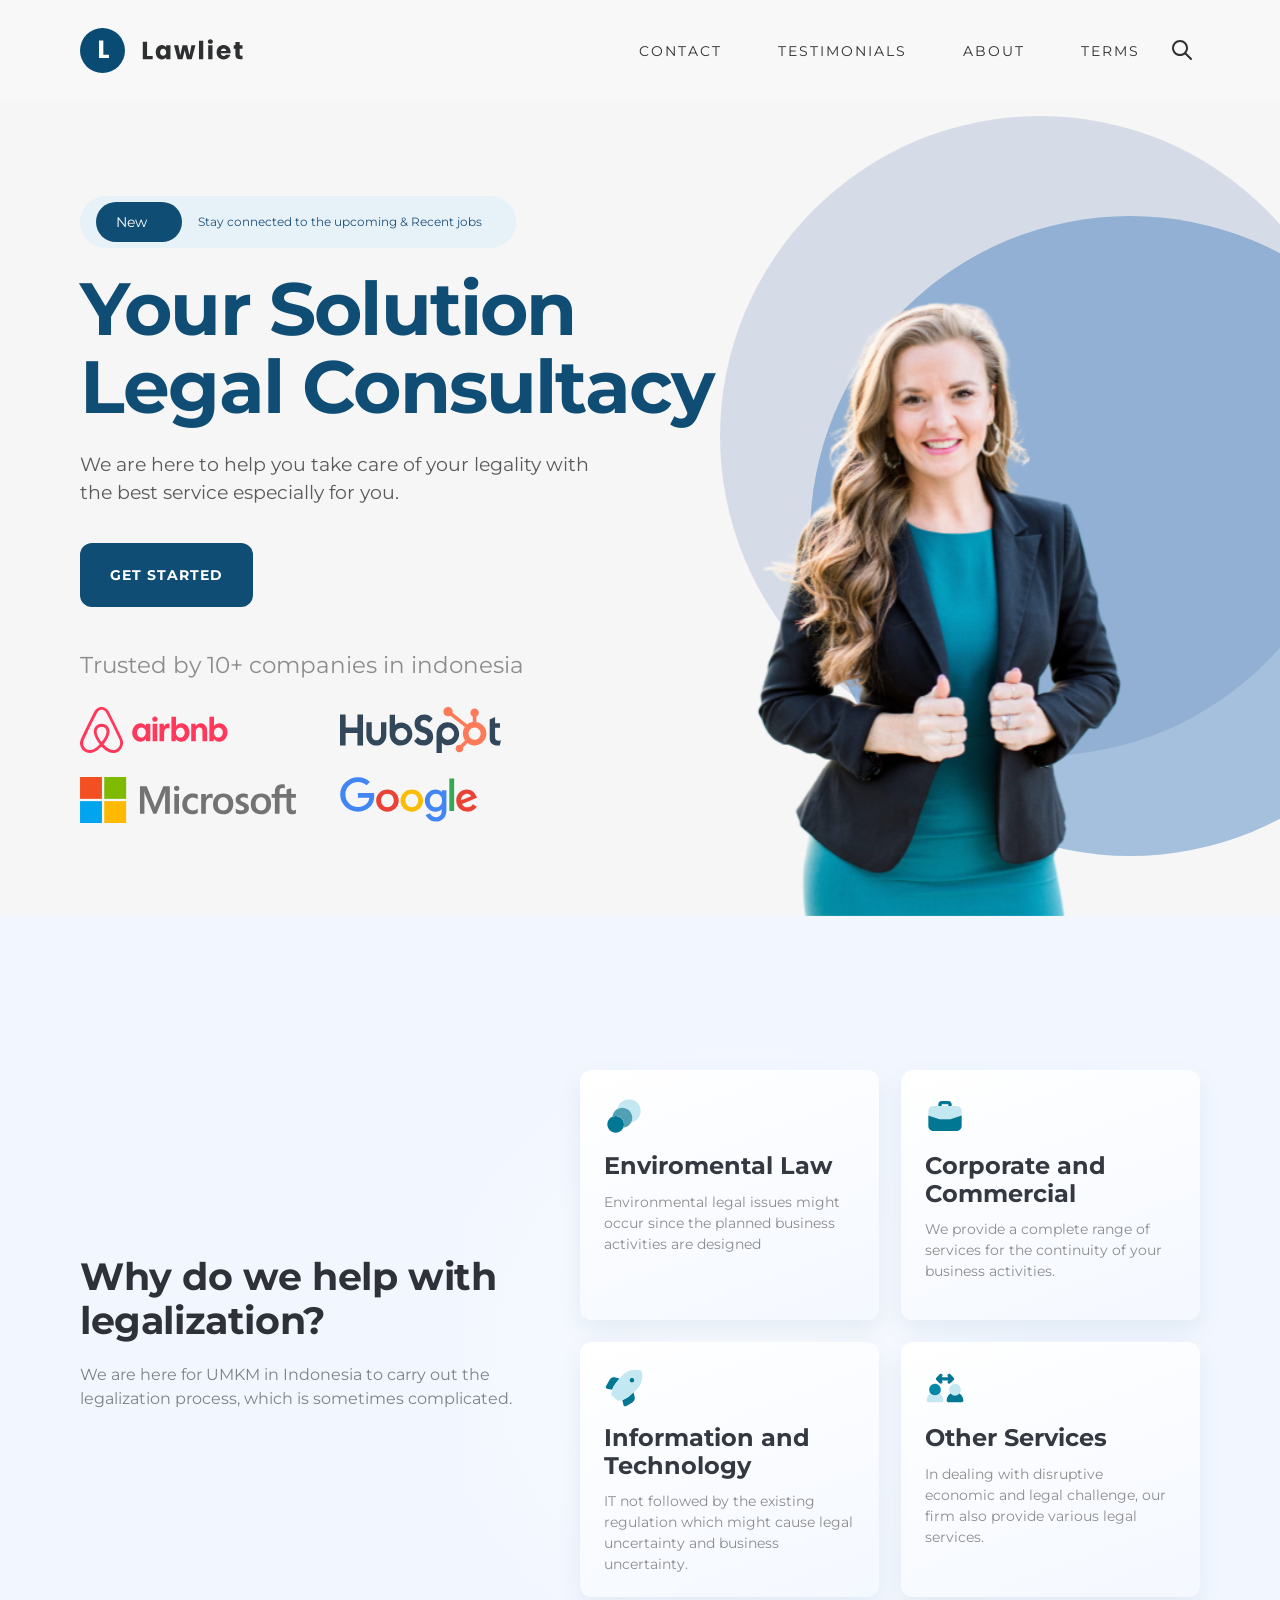
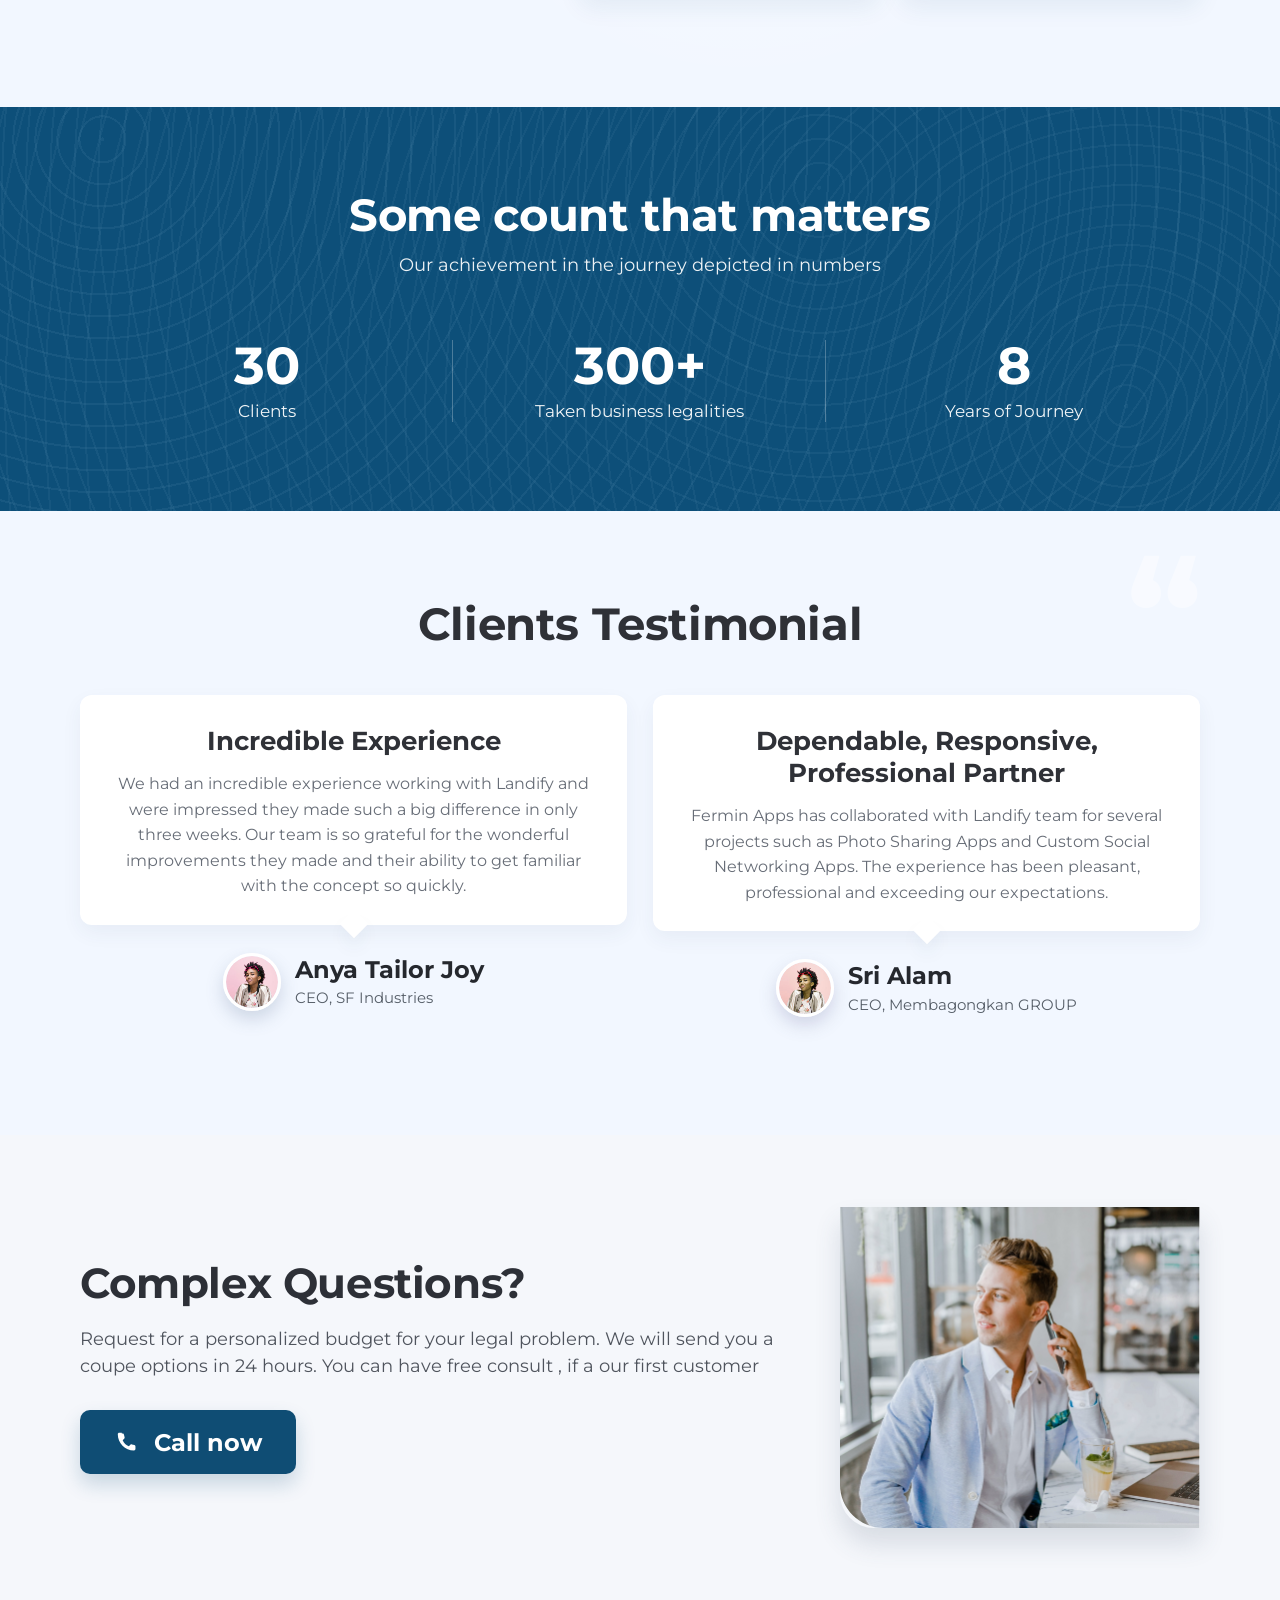
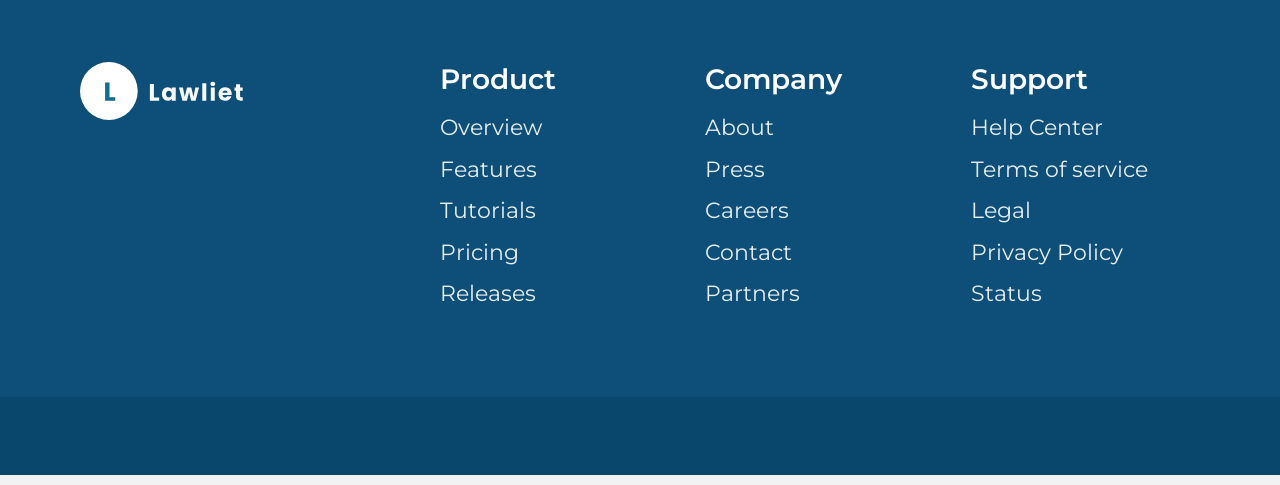
==== commit 5e5e7109: "Update page title to Urist Landing" ====
--- a/index.html
+++ b/index.html
@@ -7,7 +7,7 @@
   <link rel="preconnect" href="https://fonts.googleapis.com" />
   <link rel="preconnect" href="https://fonts.gstatic.com" crossorigin />
   <link href="https://fonts.googleapis.com/css2?family=Montserrat:wght@400;500;600;700;800&display=swap" rel="stylesheet" />
-  <title>Navbar</title>
+  <title>Urist Landing</title>
   <link rel="icon" type="image/svg+xml" href="./images/favicon.svg" />
   <link rel="stylesheet" href="./css/main.css" />
 </head>
